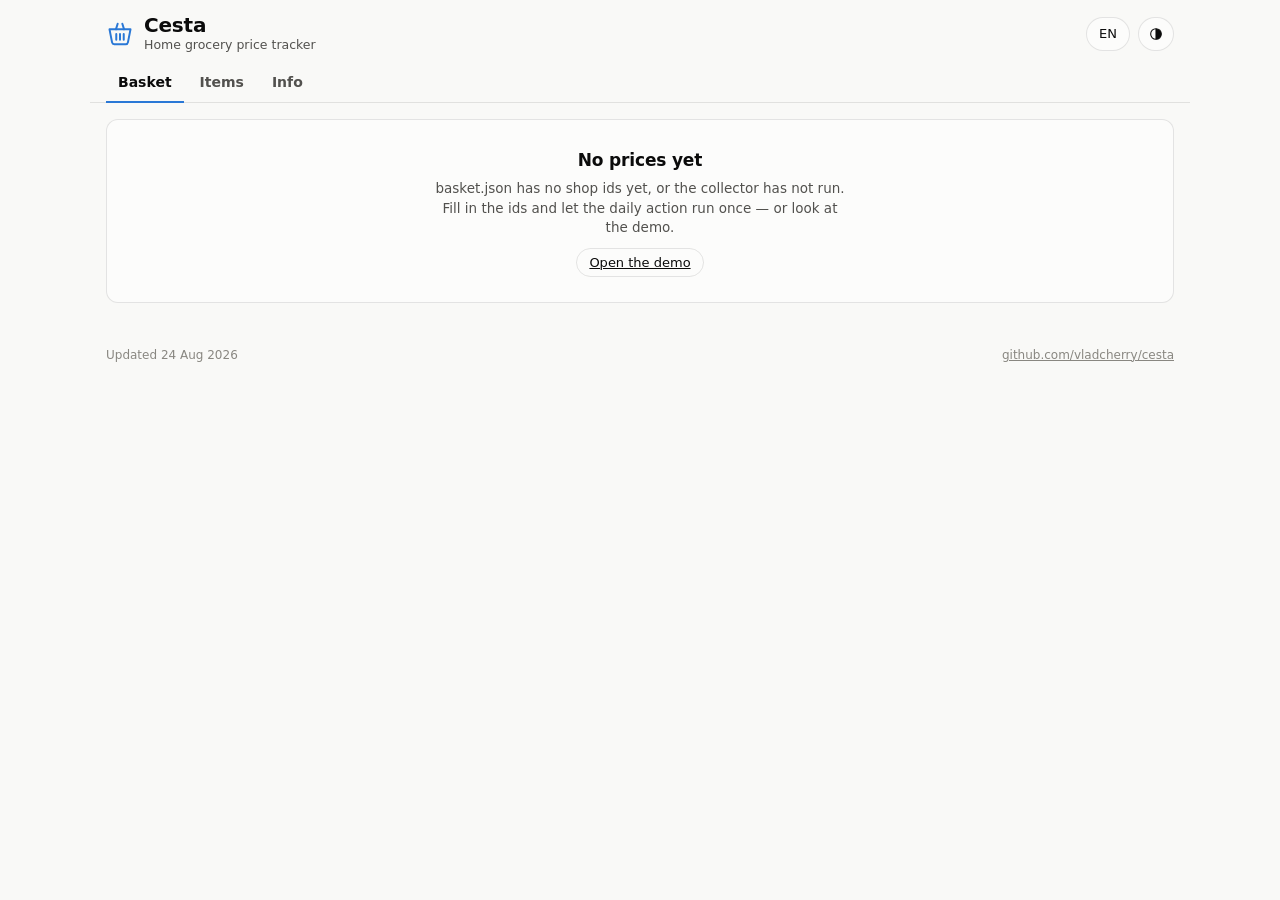
==== index.html @ 1ad99475 "Cesta: fixed-basket grocery price tracker as a PWA Tracks one hand-assembled basket of ~70 items acr" ====
<!doctype html>
<html lang="en" data-theme="">
<head>
<meta charset="utf-8">
<meta name="viewport" content="width=device-width, initial-scale=1, viewport-fit=cover">
<title>Cesta</title>
<meta name="description" content="Home grocery price tracker for a fixed basket across Spanish supermarkets.">
<meta name="color-scheme" content="light dark">
<meta name="theme-color" content="#f9f9f7" media="(prefers-color-scheme: light)">
<meta name="theme-color" content="#0d0d0d" media="(prefers-color-scheme: dark)">
<link rel="manifest" href="manifest.json">
<link rel="icon" href="icons/icon.svg" type="image/svg+xml">
<link rel="apple-touch-icon" href="icons/icon-192.png">
<meta name="apple-mobile-web-app-capable" content="yes">
<meta name="apple-mobile-web-app-title" content="Cesta">
<link rel="stylesheet" href="css/app.css">
</head>
<body>

<header class="topbar">
  <div class="brand">
    <svg class="mark" viewBox="0 0 24 24" aria-hidden="true" focusable="false">
      <path d="M3 8h18l-2.2 11.2a2 2 0 0 1-2 1.6H7.2a2 2 0 0 1-2-1.6L3 8Z"/>
      <path d="M8.5 8 10 3.2M15.5 8 14 3.2M8.8 12v5M12 12v5M15.2 12v5"/>
    </svg>
    <div class="brand-text">
      <h1>Cesta</h1>
      <p data-i18n="app.tagline"></p>
    </div>
  </div>
  <div class="actions">
    <button type="button" id="lang-btn" class="chip" data-i18n-title="common.language">EN</button>
    <button type="button" id="theme-btn" class="chip icon" data-i18n-title="common.themeToggle" aria-label="Theme">
      <svg viewBox="0 0 24 24" aria-hidden="true" focusable="false"><circle cx="12" cy="12" r="8"/><path d="M12 4v16"/><path d="M12 4a8 8 0 0 1 0 16z" class="fill"/></svg>
    </button>
  </div>
</header>

<nav class="tabs" role="tablist" aria-label="Views">
  <button type="button" role="tab" class="tab" data-view="basket" data-i18n="nav.basket" aria-selected="true"></button>
  <button type="button" role="tab" class="tab" data-view="items" data-i18n="nav.items" aria-selected="false"></button>
  <button type="button" role="tab" class="tab" data-view="info" data-i18n="nav.info" aria-selected="false"></button>
</nav>

<div id="banner" class="banner" hidden></div>

<main>
  <section id="view-basket" class="view" role="tabpanel"></section>
  <section id="view-items" class="view" role="tabpanel" hidden></section>
  <section id="view-info" class="view" role="tabpanel" hidden></section>
</main>

<div id="sheet" class="sheet" hidden role="dialog" aria-modal="true" aria-labelledby="sheet-title">
  <div class="sheet-inner">
    <div class="sheet-head">
      <div>
        <h2 id="sheet-title"></h2>
        <p id="sheet-sub" class="muted"></p>
      </div>
      <button type="button" id="sheet-close" class="chip" data-i18n="detail.close"></button>
    </div>
    <div id="sheet-body"></div>
  </div>
</div>

<footer class="foot">
  <span id="foot-updated"></span>
  <a href="https://github.com/vladcherry/cesta" rel="noopener">github.com/vladcherry/cesta</a>
</footer>

<script src="js/i18n.js"></script>
<script src="js/store.js"></script>
<script src="js/format.js"></script>
<script src="js/demo.js"></script>
<script src="js/data.js"></script>
<script src="js/charts.js"></script>
<script src="js/app.js"></script>
</body>
</html>
---- css/app.css ----
/* Cesta — one stylesheet, no framework.
   Colour tokens are defined once for light, redefined for dark under both the
   OS media query and the explicit [data-theme] stamp, so the toggle wins both
   ways. Store colours are the validated categorical slots 1-4. */

:root {
  color-scheme: light;

  --page: #f9f9f7;
  --surface-1: #fcfcfb;
  --surface-2: #f2f1ed;
  --text-primary: #0b0b0b;
  --text-secondary: #52514e;
  --muted: #898781;
  --grid: #e1e0d9;
  --baseline: #c3c2b7;
  --border: rgba(11, 11, 11, 0.1);
  --shadow: 0 1px 2px rgba(11, 11, 11, 0.06), 0 8px 24px rgba(11, 11, 11, 0.06);

  --good: #0ca30c;
  --success-text: #006300;
  --critical: #d03b3b;
  --warning: #fab219;

  --store-mercadona: #2a78d6;
  --store-lidl: #eb6834;
  --store-consum: #1baf7a;
  --store-aldi: #eda100;
  --store-other: #e87ba4;

  --radius: 12px;
  --font: system-ui, -apple-system, "Segoe UI", sans-serif;
}

@media (prefers-color-scheme: dark) {
  :root:where(:not([data-theme="light"])) {
    color-scheme: dark;
    --page: #0d0d0d;
    --surface-1: #1a1a19;
    --surface-2: #232322;
    --text-primary: #ffffff;
    --text-secondary: #c3c2b7;
    --muted: #898781;
    --grid: #2c2c2a;
    --baseline: #383835;
    --border: rgba(255, 255, 255, 0.1);
    --shadow: 0 1px 2px rgba(0, 0, 0, 0.5), 0 8px 24px rgba(0, 0, 0, 0.45);
    --success-text: #0ca30c;
    --store-mercadona: #3987e5;
    --store-lidl: #d95926;
    --store-consum: #199e70;
    --store-aldi: #c98500;
    --store-other: #d55181;
  }
}

:root[data-theme="dark"] {
  color-scheme: dark;
  --page: #0d0d0d;
  --surface-1: #1a1a19;
  --surface-2: #232322;
  --text-primary: #ffffff;
  --text-secondary: #c3c2b7;
  --muted: #898781;
  --grid: #2c2c2a;
  --baseline: #383835;
  --border: rgba(255, 255, 255, 0.1);
  --shadow: 0 1px 2px rgba(0, 0, 0, 0.5), 0 8px 24px rgba(0, 0, 0, 0.45);
  --success-text: #0ca30c;
  --store-mercadona: #3987e5;
  --store-lidl: #d95926;
  --store-consum: #199e70;
  --store-aldi: #c98500;
  --store-other: #d55181;
}

* { box-sizing: border-box; }

body {
  margin: 0;
  background: var(--page);
  color: var(--text-primary);
  font-family: var(--font);
  font-size: 15px;
  line-height: 1.45;
  -webkit-text-size-adjust: 100%;
  padding-bottom: env(safe-area-inset-bottom);
}

h1, h2, h3 { margin: 0; font-weight: 620; letter-spacing: -0.01em; }
p { margin: 0; }
a { color: inherit; }

/* --- top bar ------------------------------------------------------------ */

.topbar {
  display: flex;
  align-items: center;
  justify-content: space-between;
  gap: 12px;
  padding: 14px max(16px, env(safe-area-inset-left)) 10px;
  max-width: 1100px;
  margin: 0 auto;
}

.brand { display: flex; align-items: center; gap: 10px; min-width: 0; }
.brand-text h1 { font-size: 20px; line-height: 1.1; }
.brand-text p { font-size: 12.5px; color: var(--text-secondary); }

.mark {
  width: 28px; height: 28px; flex: none;
  fill: none; stroke: var(--store-mercadona); stroke-width: 1.7;
  stroke-linecap: round; stroke-linejoin: round;
}

.actions { display: flex; gap: 8px; flex: none; }

.chip {
  font: inherit;
  font-size: 13px;
  color: var(--text-primary);
  background: var(--surface-1);
  border: 1px solid var(--border);
  border-radius: 999px;
  padding: 6px 12px;
  cursor: pointer;
  min-height: 34px;
}
.chip:hover { background: var(--surface-2); }
.chip:focus-visible, .tab:focus-visible, select:focus-visible, input:focus-visible {
  outline: 2px solid var(--store-mercadona);
  outline-offset: 2px;
}
.chip.icon { padding: 6px 9px; display: inline-flex; align-items: center; }
.chip.icon svg { width: 16px; height: 16px; fill: none; stroke: currentColor; stroke-width: 1.6; }
.chip.icon svg .fill { fill: currentColor; stroke: none; }
.chip[aria-pressed="true"] { background: var(--text-primary); color: var(--page); border-color: var(--text-primary); }

/* --- tabs --------------------------------------------------------------- */

.tabs {
  display: flex;
  gap: 4px;
  padding: 0 max(16px, env(safe-area-inset-left));
  max-width: 1100px;
  margin: 0 auto 10px;
  border-bottom: 1px solid var(--border);
}
.tab {
  font: inherit;
  font-size: 14px;
  font-weight: 560;
  color: var(--text-secondary);
  background: none;
  border: 0;
  border-bottom: 2px solid transparent;
  padding: 8px 12px 9px;
  cursor: pointer;
  margin-bottom: -1px;
}
.tab[aria-selected="true"] { color: var(--text-primary); border-bottom-color: var(--store-mercadona); }

/* --- layout ------------------------------------------------------------- */

main, .banner, .foot {
  max-width: 1100px;
  margin: 0 auto;
  padding: 0 max(16px, env(safe-area-inset-left));
}
.view { padding: 6px 0 32px; display: grid; gap: 16px; }

.banner {
  margin-bottom: 10px;
  font-size: 13px;
  color: var(--text-secondary);
  display: flex;
  align-items: center;
  gap: 8px;
}
.banner .badge { flex: none; }

.card {
  background: var(--surface-1);
  border: 1px solid var(--border);
  border-radius: var(--radius);
  padding: 16px;
}
.card > h2 { font-size: 16px; margin-bottom: 2px; }
.card > .sub { font-size: 13px; color: var(--text-secondary); }

.muted { color: var(--text-secondary); font-size: 13px; }
.tiny { font-size: 12px; color: var(--muted); }

.badge {
  display: inline-flex;
  align-items: center;
  gap: 4px;
  font-size: 11.5px;
  font-weight: 600;
  padding: 2px 8px;
  border-radius: 999px;
  background: var(--surface-2);
  color: var(--text-secondary);
  border: 1px solid var(--border);
  white-space: nowrap;
}
.badge.good { color: var(--success-text); border-color: color-mix(in srgb, var(--good) 40%, transparent); }
.badge.warn { color: var(--text-primary); border-color: color-mix(in srgb, var(--warning) 60%, transparent); }

/* --- basket ranking ----------------------------------------------------- */

.ranking { display: grid; gap: 10px; }

.rank {
  display: grid;
  grid-template-columns: 4px 1fr auto;
  gap: 14px;
  align-items: center;
  background: var(--surface-1);
  border: 1px solid var(--border);
  border-radius: var(--radius);
  padding: 12px 16px 12px 0;
  overflow: hidden;
}
.rank .stripe { align-self: stretch; background: var(--store-color, var(--muted)); }
.rank.best { border-color: color-mix(in srgb, var(--good) 45%, var(--border)); }
.rank .name { display: flex; align-items: center; gap: 8px; flex-wrap: wrap; font-weight: 600; }
.rank .meta { font-size: 12.5px; color: var(--text-secondary); margin-top: 2px; }
.rank .amount { text-align: right; }
.rank .amount b { font-size: 22px; font-weight: 640; letter-spacing: -0.02em; }
.rank .amount .full { display: block; font-size: 11.5px; color: var(--muted); }
.rank.empty .amount b { color: var(--muted); font-size: 16px; }

/* --- items table -------------------------------------------------------- */

.toolbar { display: flex; flex-wrap: wrap; gap: 8px; align-items: center; }
.toolbar input[type="search"], .toolbar select, .field select {
  font: inherit;
  font-size: 13.5px;
  color: var(--text-primary);
  background: var(--surface-1);
  border: 1px solid var(--border);
  border-radius: 8px;
  padding: 7px 10px;
  min-height: 34px;
}
.toolbar input[type="search"] { flex: 1 1 180px; min-width: 140px; }

.table-wrap {
  overflow-x: auto;
  border: 1px solid var(--border);
  border-radius: var(--radius);
  background: var(--surface-1);
}
table { border-collapse: separate; border-spacing: 0; width: 100%; font-size: 13.5px; }
th, td { text-align: left; padding: 9px 12px; border-bottom: 1px solid var(--grid); vertical-align: top; }
thead th {
  position: sticky; top: 0; z-index: 2;
  background: var(--surface-1);
  font-size: 12px; font-weight: 600; color: var(--text-secondary);
  text-transform: uppercase; letter-spacing: 0.04em;
  border-bottom: 1px solid var(--baseline);
  white-space: nowrap;
}
thead th .swatch { margin-right: 6px; }
tbody tr:last-child td { border-bottom: 0; }
tbody tr:hover td { background: var(--surface-2); }
tbody tr { cursor: pointer; }

.col-item { position: sticky; left: 0; z-index: 1; background: var(--surface-1); min-width: 168px; }
thead .col-item { z-index: 3; }
tbody tr:hover .col-item { background: var(--surface-2); }
.col-item .name { font-weight: 560; }
.col-store { min-width: 148px; }

.swatch { display: inline-block; width: 8px; height: 8px; border-radius: 2px; background: var(--store-color, var(--muted)); }

.cell { display: grid; grid-template-columns: 1fr auto; gap: 2px 8px; align-items: center; }
.cell .price { font-variant-numeric: tabular-nums; font-weight: 600; }
.cell .price .per { font-weight: 400; color: var(--text-secondary); font-size: 12px; }
.cell .alt { grid-column: 1; font-size: 11.5px; color: var(--muted); font-variant-numeric: tabular-nums; }
.cell .spark { grid-column: 2; grid-row: 1 / span 3; align-self: center; color: var(--store-color, var(--muted)); }
.cell.na { color: var(--muted); font-size: 12px; }

.cell.best .price { color: var(--text-primary); }
.mark-best {
  display: inline-flex; align-items: center; gap: 3px;
  font-size: 11px; font-weight: 650; color: var(--success-text);
}

.delta { font-size: 11.5px; font-variant-numeric: tabular-nums; color: var(--muted); }
.delta.up { color: var(--critical); }
.delta.down { color: var(--success-text); }

/* --- charts ------------------------------------------------------------- */

.chart-box { position: relative; margin-top: 10px; }
.chart { display: block; width: 100%; overflow: visible; }
.chart .grid { stroke: var(--grid); stroke-width: 1; }
.chart .baseline { stroke: var(--baseline); stroke-width: 1; }
.chart .axis { fill: var(--muted); font-size: 11px; font-family: var(--font); font-variant-numeric: tabular-nums; }
.chart .series-label { fill: var(--text-secondary); font-size: 11.5px; font-family: var(--font); }
.chart .crosshair { stroke: var(--baseline); stroke-width: 1; stroke-dasharray: 3 3; }

.tooltip {
  position: absolute;
  pointer-events: none;
  background: var(--surface-1);
  border: 1px solid var(--border);
  border-radius: 8px;
  box-shadow: var(--shadow);
  padding: 8px 10px;
  font-size: 12.5px;
  min-width: 132px;
}
.tt-date { color: var(--muted); margin-bottom: 4px; }
.tt-row { display: flex; align-items: center; gap: 6px; }
.tt-name { color: var(--text-secondary); margin-right: auto; }
.tt-value { font-variant-numeric: tabular-nums; font-weight: 600; }
.dot { width: 8px; height: 8px; border-radius: 999px; flex: none; }

.legend { display: flex; flex-wrap: wrap; gap: 4px 14px; margin-top: 8px; font-size: 12.5px; color: var(--text-secondary); }
.legend span { display: inline-flex; align-items: center; gap: 6px; }

.range { display: flex; gap: 6px; flex-wrap: wrap; }
.range .chip { padding: 4px 10px; font-size: 12.5px; min-height: 28px; }

/* --- detail sheet ------------------------------------------------------- */

.sheet {
  position: fixed;
  inset: 0;
  background: color-mix(in srgb, var(--page) 72%, transparent);
  backdrop-filter: blur(3px);
  display: flex;
  align-items: flex-end;
  justify-content: center;
  z-index: 20;
}
/* `display:flex` would otherwise beat the hidden attribute and leave an
   invisible sheet swallowing every click. */
.sheet[hidden] { display: none; }
[hidden] { display: none !important; }
.sheet-inner {
  background: var(--surface-1);
  border: 1px solid var(--border);
  border-radius: var(--radius) var(--radius) 0 0;
  box-shadow: var(--shadow);
  width: min(760px, 100%);
  max-height: 92vh;
  overflow-y: auto;
  padding: 16px max(16px, env(safe-area-inset-left)) calc(20px + env(safe-area-inset-bottom));
}
@media (min-width: 720px) {
  .sheet { align-items: center; padding: 24px; }
  .sheet-inner { border-radius: var(--radius); }
}
.sheet-head { display: flex; justify-content: space-between; align-items: flex-start; gap: 12px; margin-bottom: 12px; }
.sheet-head h2 { font-size: 17px; }

.stats { display: grid; grid-template-columns: repeat(auto-fit, minmax(120px, 1fr)); gap: 8px; margin-top: 14px; }
.stat { background: var(--surface-2); border-radius: 10px; padding: 10px 12px; }
.stat .label { font-size: 11.5px; color: var(--text-secondary); display: flex; align-items: center; gap: 6px; }
.stat .value { font-size: 16px; font-weight: 620; font-variant-numeric: tabular-nums; margin-top: 2px; }
.stat .range-text { font-size: 11.5px; color: var(--muted); font-variant-numeric: tabular-nums; }

/* --- info --------------------------------------------------------------- */

.field { display: flex; align-items: center; justify-content: space-between; gap: 12px; padding: 9px 0; border-bottom: 1px solid var(--grid); }
.field:last-child { border-bottom: 0; }
.field .label { font-size: 13.5px; }
.field .hint { font-size: 12px; color: var(--muted); max-width: 46ch; }

.store-list { display: grid; gap: 8px; margin-top: 10px; }
.store-row { display: flex; align-items: center; gap: 8px; font-size: 13.5px; }
.store-row .swatch { width: 10px; height: 10px; }
.store-row .grow { margin-right: auto; }

.foot {
  display: flex;
  justify-content: space-between;
  gap: 12px;
  font-size: 12px;
  color: var(--muted);
  padding-top: 12px;
  padding-bottom: 24px;
}

.empty { text-align: center; padding: 28px 16px; }
.empty h2 { font-size: 17px; margin-bottom: 6px; }
.empty p { color: var(--text-secondary); font-size: 13.5px; max-width: 48ch; margin: 0 auto 14px; }

@media (prefers-reduced-motion: no-preference) {
  .sheet { animation: fade 120ms ease-out; }
  @keyframes fade { from { opacity: 0; } to { opacity: 1; } }
}
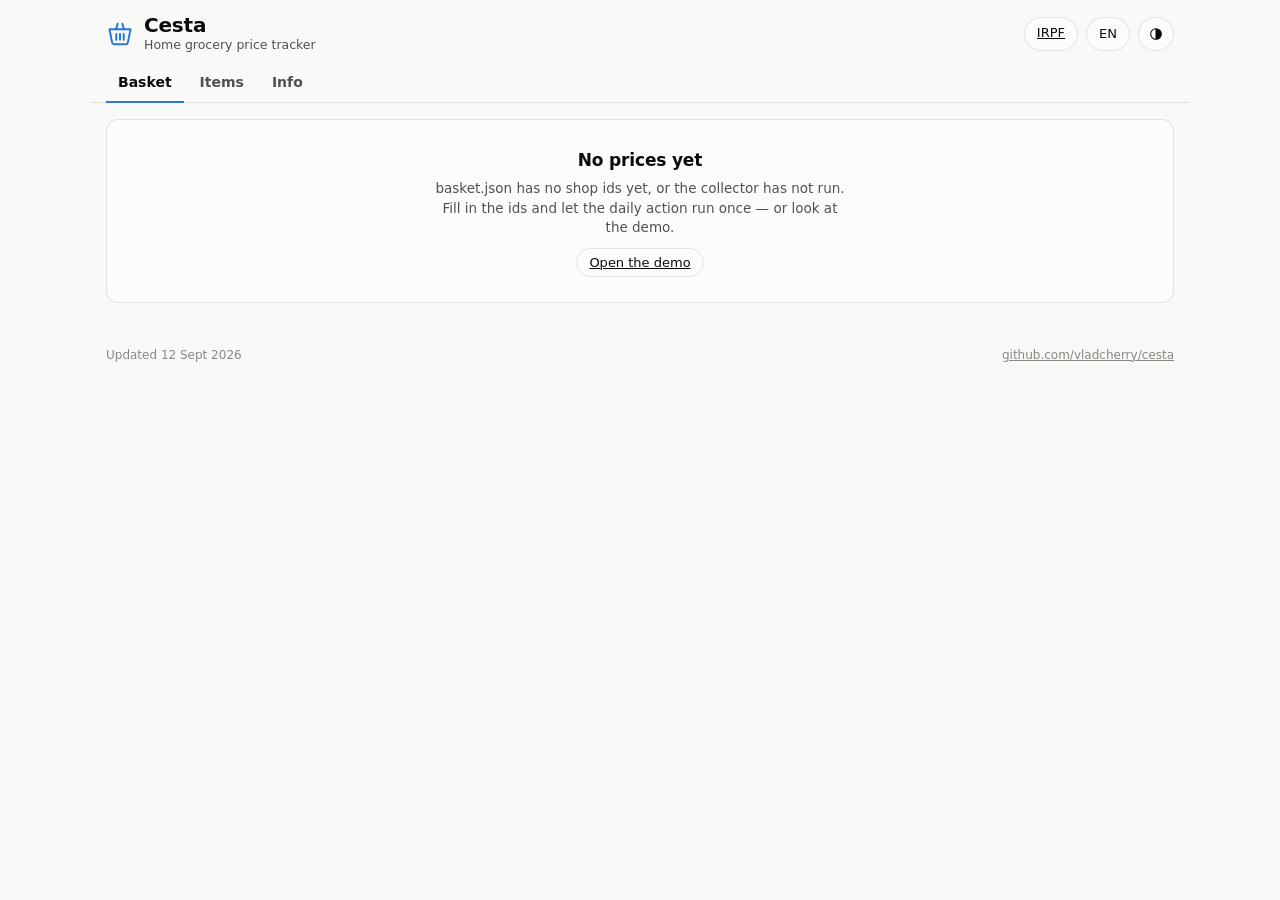
==== commit 1f38d9d2: "IRPF: dashboard for what one more euro of income is worth Adds irpf.html next to the basket app: the" ====
--- a/index.html
+++ b/index.html
@@ -29,6 +29,7 @@
     </div>
   </div>
   <div class="actions">
+    <a class="chip" href="irpf.html" title="IRPF">IRPF</a>
     <button type="button" id="lang-btn" class="chip" data-i18n-title="common.language">EN</button>
     <button type="button" id="theme-btn" class="chip icon" data-i18n-title="common.themeToggle" aria-label="Theme">
       <svg viewBox="0 0 24 24" aria-hidden="true" focusable="false"><circle cx="12" cy="12" r="8"/><path d="M12 4v16"/><path d="M12 4a8 8 0 0 1 0 16z" class="fill"/></svg>
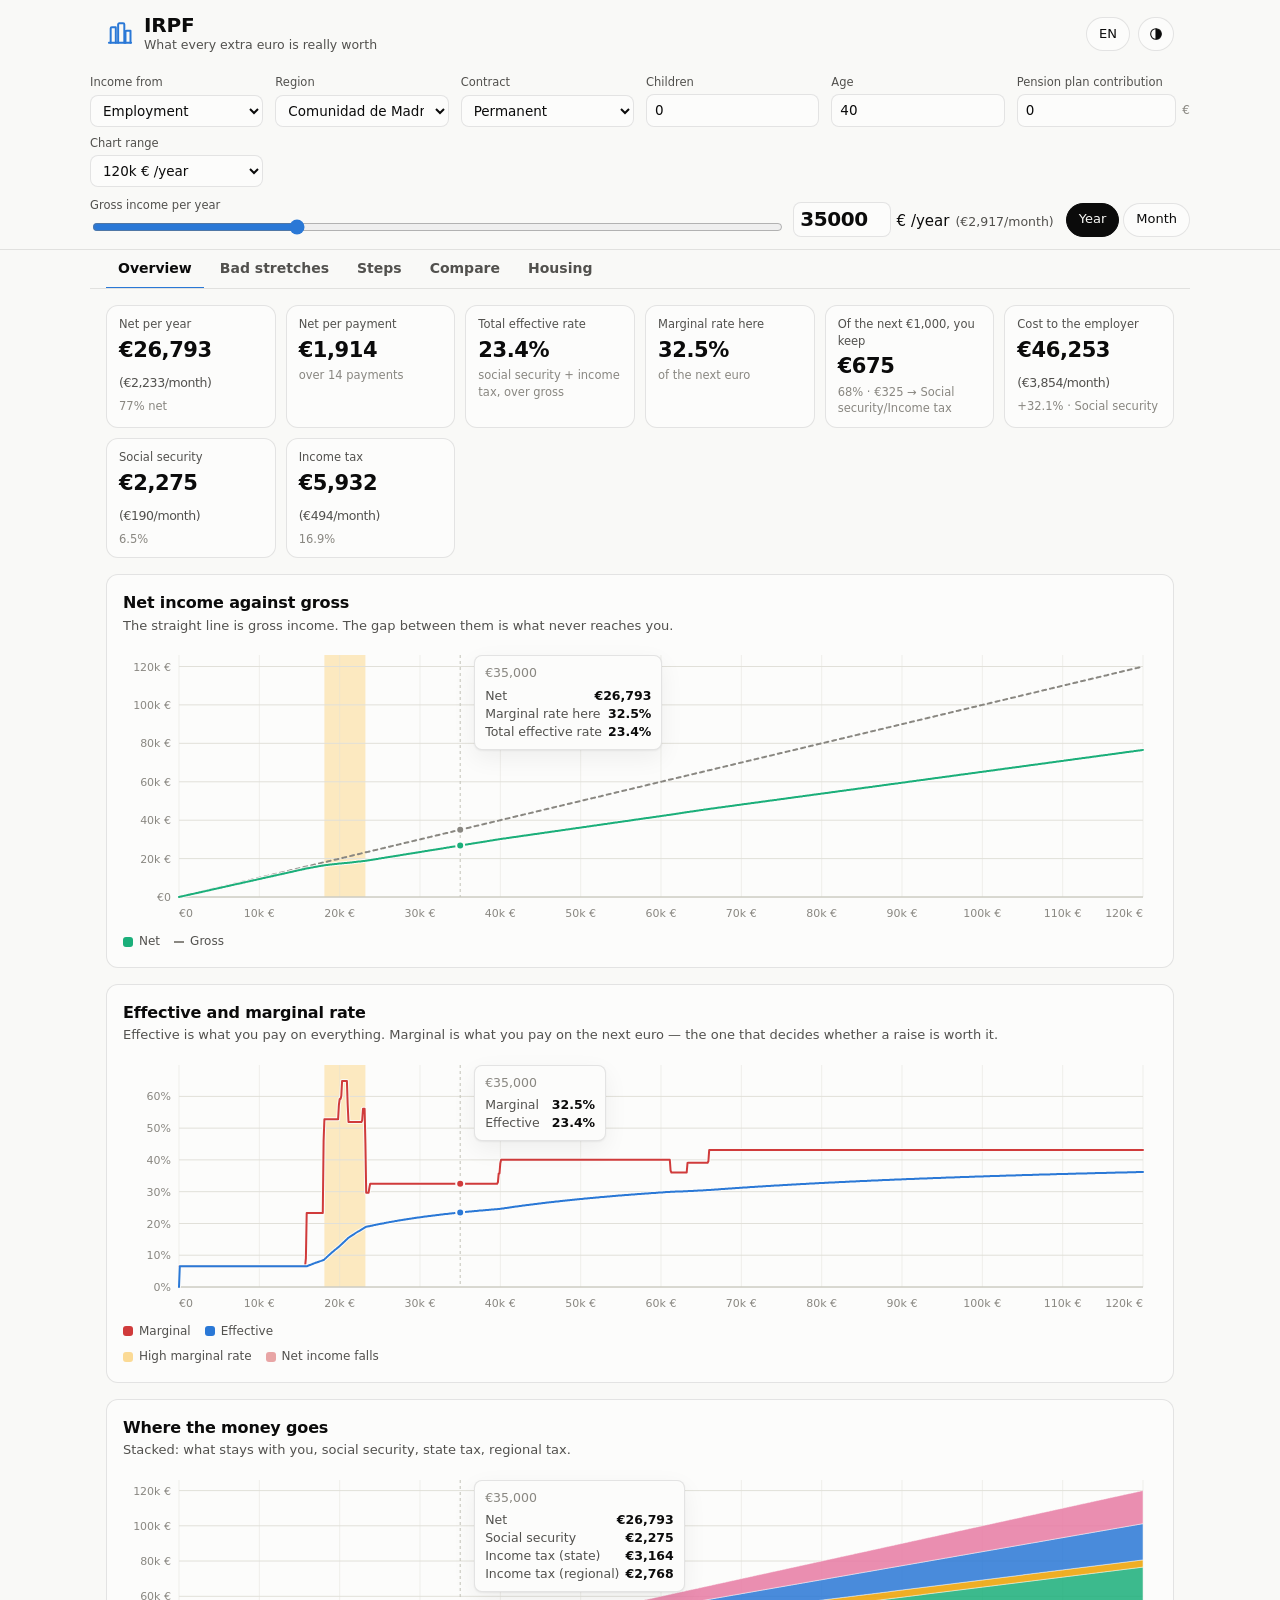
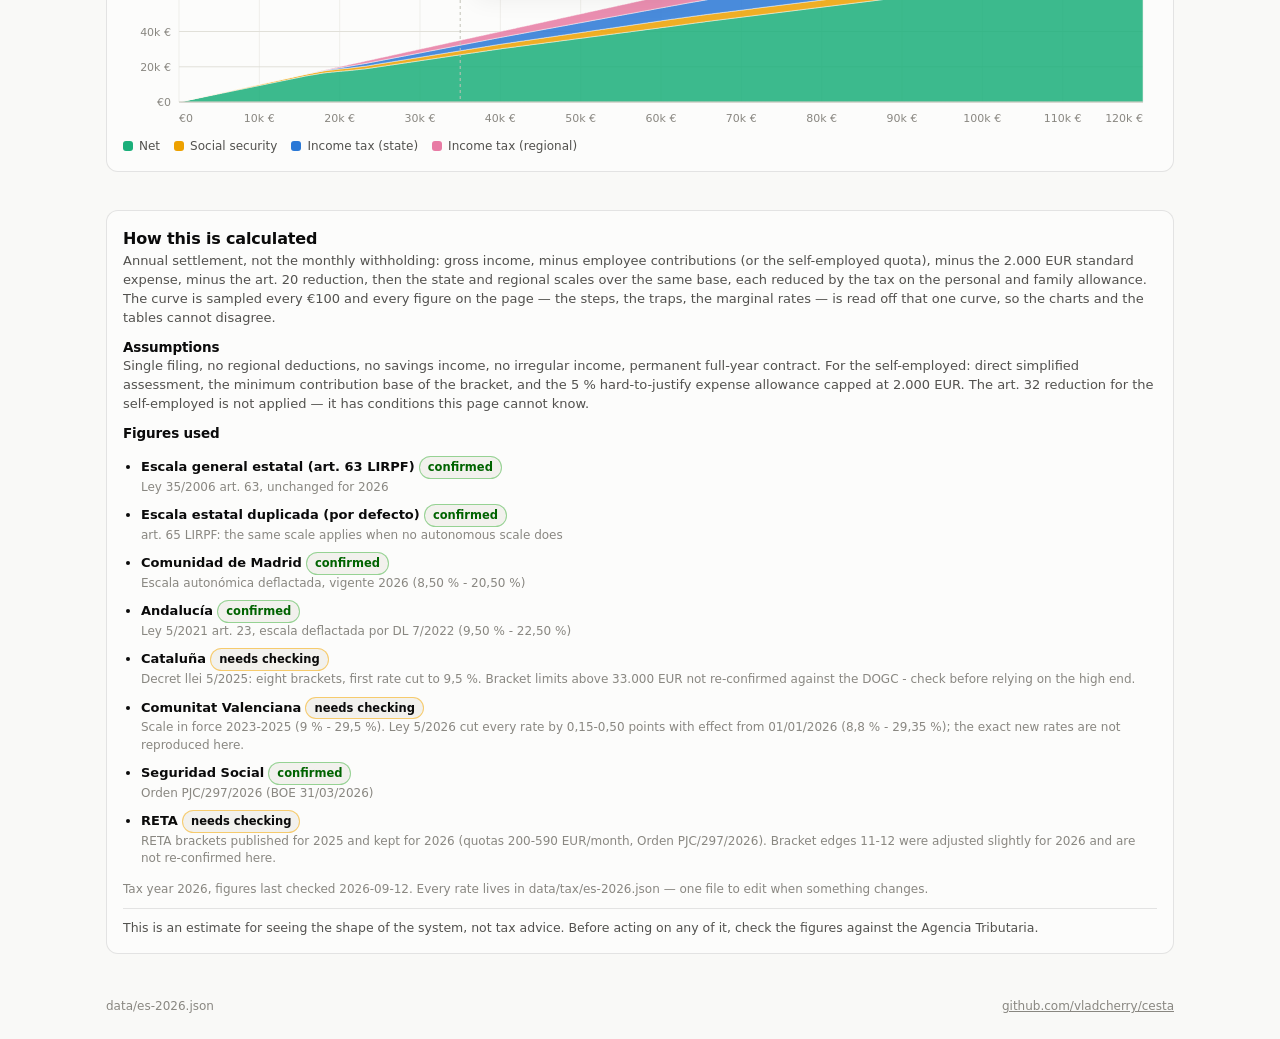
==== commit a7fcd044: "Make the IRPF dashboard the app, and drop the basket The tax dashboard outgrew being a second page i" ====
--- a/index.html
+++ b/index.html
@@ -3,16 +3,16 @@
 <head>
 <meta charset="utf-8">
 <meta name="viewport" content="width=device-width, initial-scale=1, viewport-fit=cover">
-<title>Cesta</title>
-<meta name="description" content="Home grocery price tracker for a fixed basket across Spanish supermarkets.">
+<title>IRPF</title>
+<meta name="description" content="Spanish income tax by gross income: effective and marginal rates, the steps, and the stretches where earning more is barely worth it.">
 <meta name="color-scheme" content="light dark">
 <meta name="theme-color" content="#f9f9f7" media="(prefers-color-scheme: light)">
 <meta name="theme-color" content="#0d0d0d" media="(prefers-color-scheme: dark)">
-<link rel="manifest" href="manifest.json">
 <link rel="icon" href="icons/icon.svg" type="image/svg+xml">
 <link rel="apple-touch-icon" href="icons/icon-192.png">
 <meta name="apple-mobile-web-app-capable" content="yes">
-<meta name="apple-mobile-web-app-title" content="Cesta">
+<meta name="apple-mobile-web-app-title" content="IRPF">
+<link rel="manifest" href="manifest.json">
 <link rel="stylesheet" href="css/app.css">
 </head>
 <body>
@@ -20,16 +20,15 @@
 <header class="topbar">
   <div class="brand">
     <svg class="mark" viewBox="0 0 24 24" aria-hidden="true" focusable="false">
-      <path d="M3 8h18l-2.2 11.2a2 2 0 0 1-2 1.6H7.2a2 2 0 0 1-2-1.6L3 8Z"/>
-      <path d="M8.5 8 10 3.2M15.5 8 14 3.2M8.8 12v5M12 12v5M15.2 12v5"/>
+      <path d="M4 19.5V7.2a1 1 0 0 1 1-1h3.4v13.3M10.4 19.5V3.8a1 1 0 0 1 1-1h3.3a1 1 0 0 1 1 1v15.7M16.7 19.5v-9.2a1 1 0 0 1 1-1H21v10.2"/>
+      <path d="M2.5 19.5h19"/>
     </svg>
     <div class="brand-text">
-      <h1>Cesta</h1>
-      <p data-i18n="app.tagline"></p>
+      <h1 data-i18n="tax.title">IRPF</h1>
+      <p data-i18n="tax.tagline"></p>
     </div>
   </div>
   <div class="actions">
-    <a class="chip" href="irpf.html" title="IRPF">IRPF</a>
     <button type="button" id="lang-btn" class="chip" data-i18n-title="common.language">EN</button>
     <button type="button" id="theme-btn" class="chip icon" data-i18n-title="common.themeToggle" aria-label="Theme">
       <svg viewBox="0 0 24 24" aria-hidden="true" focusable="false"><circle cx="12" cy="12" r="8"/><path d="M12 4v16"/><path d="M12 4a8 8 0 0 1 0 16z" class="fill"/></svg>
@@ -37,44 +36,41 @@
   </div>
 </header>
 
+<div class="controls">
+  <div id="panel" class="panel"></div>
+  <div id="cursor" class="cursor"></div>
+</div>
+
 <nav class="tabs" role="tablist" aria-label="Views">
-  <button type="button" role="tab" class="tab" data-view="basket" data-i18n="nav.basket" aria-selected="true"></button>
-  <button type="button" role="tab" class="tab" data-view="items" data-i18n="nav.items" aria-selected="false"></button>
-  <button type="button" role="tab" class="tab" data-view="info" data-i18n="nav.info" aria-selected="false"></button>
+  <button type="button" role="tab" class="tab" data-view="overview" aria-selected="true"></button>
+  <button type="button" role="tab" class="tab" data-view="zones" aria-selected="false"></button>
+  <button type="button" role="tab" class="tab" data-view="steps" aria-selected="false"></button>
+  <button type="button" role="tab" class="tab" data-view="compare" aria-selected="false"></button>
+  <button type="button" role="tab" class="tab" data-view="housing" aria-selected="false"></button>
 </nav>
 
-<div id="banner" class="banner" hidden></div>
-
 <main>
-  <section id="view-basket" class="view" role="tabpanel"></section>
-  <section id="view-items" class="view" role="tabpanel" hidden></section>
-  <section id="view-info" class="view" role="tabpanel" hidden></section>
+  <section id="view" class="view" role="tabpanel"></section>
+  <section id="about" class="view about"></section>
 </main>
 
-<div id="sheet" class="sheet" hidden role="dialog" aria-modal="true" aria-labelledby="sheet-title">
-  <div class="sheet-inner">
-    <div class="sheet-head">
-      <div>
-        <h2 id="sheet-title"></h2>
-        <p id="sheet-sub" class="muted"></p>
-      </div>
-      <button type="button" id="sheet-close" class="chip" data-i18n="detail.close"></button>
-    </div>
-    <div id="sheet-body"></div>
-  </div>
-</div>
-
 <footer class="foot">
-  <span id="foot-updated"></span>
+  <span>data/es-2026.json</span>
   <a href="https://github.com/vladcherry/cesta" rel="noopener">github.com/vladcherry/cesta</a>
 </footer>
 
 <script src="js/i18n.js"></script>
-<script src="js/store.js"></script>
-<script src="js/format.js"></script>
-<script src="js/demo.js"></script>
-<script src="js/data.js"></script>
+<script src="js/engine.js"></script>
+<script src="js/analysis.js"></script>
 <script src="js/charts.js"></script>
 <script src="js/app.js"></script>
+<script>
+  // Progressive: the page works without it, the worker only makes it open offline.
+  if ('serviceWorker' in navigator) {
+    window.addEventListener('load', function () {
+      navigator.serviceWorker.register('sw.js').catch(function () {});
+    });
+  }
+</script>
 </body>
 </html>
--- a/css/app.css
+++ b/css/app.css
@@ -1,7 +1,7 @@
-/* Cesta — one stylesheet, no framework.
+/* IRPF — one stylesheet, no framework.
    Colour tokens are defined once for light, redefined for dark under both the
    OS media query and the explicit [data-theme] stamp, so the toggle wins both
-   ways. Store colours are the validated categorical slots 1-4. */
+   ways. The series colours are the validated categorical slots 1-5. */
 
 :root {
   color-scheme: light;
@@ -22,11 +22,11 @@
   --critical: #d03b3b;
   --warning: #fab219;
 
-  --store-mercadona: #2a78d6;
-  --store-lidl: #eb6834;
-  --store-consum: #1baf7a;
-  --store-aldi: #eda100;
-  --store-other: #e87ba4;
+  --series-1: #2a78d6;
+  --series-2: #eb6834;
+  --series-3: #1baf7a;
+  --series-4: #eda100;
+  --series-5: #e87ba4;
 
   --radius: 12px;
   --font: system-ui, -apple-system, "Segoe UI", sans-serif;
@@ -46,11 +46,11 @@
     --border: rgba(255, 255, 255, 0.1);
     --shadow: 0 1px 2px rgba(0, 0, 0, 0.5), 0 8px 24px rgba(0, 0, 0, 0.45);
     --success-text: #0ca30c;
-    --store-mercadona: #3987e5;
-    --store-lidl: #d95926;
-    --store-consum: #199e70;
-    --store-aldi: #c98500;
-    --store-other: #d55181;
+    --series-1: #3987e5;
+    --series-2: #d95926;
+    --series-3: #199e70;
+    --series-4: #c98500;
+    --series-5: #d55181;
   }
 }
 
@@ -67,11 +67,11 @@
   --border: rgba(255, 255, 255, 0.1);
   --shadow: 0 1px 2px rgba(0, 0, 0, 0.5), 0 8px 24px rgba(0, 0, 0, 0.45);
   --success-text: #0ca30c;
-  --store-mercadona: #3987e5;
-  --store-lidl: #d95926;
-  --store-consum: #199e70;
-  --store-aldi: #c98500;
-  --store-other: #d55181;
+  --series-1: #3987e5;
+  --series-2: #d95926;
+  --series-3: #199e70;
+  --series-4: #c98500;
+  --series-5: #d55181;
 }
 
 * { box-sizing: border-box; }
@@ -109,7 +109,7 @@
 
 .mark {
   width: 28px; height: 28px; flex: none;
-  fill: none; stroke: var(--store-mercadona); stroke-width: 1.7;
+  fill: none; stroke: var(--series-1); stroke-width: 1.7;
   stroke-linecap: round; stroke-linejoin: round;
 }
 
@@ -128,7 +128,7 @@
 }
 .chip:hover { background: var(--surface-2); }
 .chip:focus-visible, .tab:focus-visible, select:focus-visible, input:focus-visible {
-  outline: 2px solid var(--store-mercadona);
+  outline: 2px solid var(--series-1);
   outline-offset: 2px;
 }
 .chip.icon { padding: 6px 9px; display: inline-flex; align-items: center; }
@@ -158,26 +158,16 @@
   cursor: pointer;
   margin-bottom: -1px;
 }
-.tab[aria-selected="true"] { color: var(--text-primary); border-bottom-color: var(--store-mercadona); }
+.tab[aria-selected="true"] { color: var(--text-primary); border-bottom-color: var(--series-1); }
 
 /* --- layout ------------------------------------------------------------- */
 
-main, .banner, .foot {
+main, .foot {
   max-width: 1100px;
   margin: 0 auto;
   padding: 0 max(16px, env(safe-area-inset-left));
 }
 .view { padding: 6px 0 32px; display: grid; gap: 16px; }
-
-.banner {
-  margin-bottom: 10px;
-  font-size: 13px;
-  color: var(--text-secondary);
-  display: flex;
-  align-items: center;
-  gap: 8px;
-}
-.banner .badge { flex: none; }
 
 .card {
   background: var(--surface-1);
@@ -207,44 +197,7 @@
 .badge.good { color: var(--success-text); border-color: color-mix(in srgb, var(--good) 40%, transparent); }
 .badge.warn { color: var(--text-primary); border-color: color-mix(in srgb, var(--warning) 60%, transparent); }
 
-/* --- basket ranking ----------------------------------------------------- */
-
-.ranking { display: grid; gap: 10px; }
-
-.rank {
-  display: grid;
-  grid-template-columns: 4px 1fr auto;
-  gap: 14px;
-  align-items: center;
-  background: var(--surface-1);
-  border: 1px solid var(--border);
-  border-radius: var(--radius);
-  padding: 12px 16px 12px 0;
-  overflow: hidden;
-}
-.rank .stripe { align-self: stretch; background: var(--store-color, var(--muted)); }
-.rank.best { border-color: color-mix(in srgb, var(--good) 45%, var(--border)); }
-.rank .name { display: flex; align-items: center; gap: 8px; flex-wrap: wrap; font-weight: 600; }
-.rank .meta { font-size: 12.5px; color: var(--text-secondary); margin-top: 2px; }
-.rank .amount { text-align: right; }
-.rank .amount b { font-size: 22px; font-weight: 640; letter-spacing: -0.02em; }
-.rank .amount .full { display: block; font-size: 11.5px; color: var(--muted); }
-.rank.empty .amount b { color: var(--muted); font-size: 16px; }
-
-/* --- items table -------------------------------------------------------- */
-
-.toolbar { display: flex; flex-wrap: wrap; gap: 8px; align-items: center; }
-.toolbar input[type="search"], .toolbar select, .field select {
-  font: inherit;
-  font-size: 13.5px;
-  color: var(--text-primary);
-  background: var(--surface-1);
-  border: 1px solid var(--border);
-  border-radius: 8px;
-  padding: 7px 10px;
-  min-height: 34px;
-}
-.toolbar input[type="search"] { flex: 1 1 180px; min-width: 140px; }
+/* --- tables ------------------------------------------------------------- */
 
 .table-wrap {
   overflow-x: auto;
@@ -258,39 +211,8 @@
   position: sticky; top: 0; z-index: 2;
   background: var(--surface-1);
   font-size: 12px; font-weight: 600; color: var(--text-secondary);
-  text-transform: uppercase; letter-spacing: 0.04em;
-  border-bottom: 1px solid var(--baseline);
-  white-space: nowrap;
-}
-thead th .swatch { margin-right: 6px; }
-tbody tr:last-child td { border-bottom: 0; }
-tbody tr:hover td { background: var(--surface-2); }
-tbody tr { cursor: pointer; }
-
-.col-item { position: sticky; left: 0; z-index: 1; background: var(--surface-1); min-width: 168px; }
-thead .col-item { z-index: 3; }
-tbody tr:hover .col-item { background: var(--surface-2); }
-.col-item .name { font-weight: 560; }
-.col-store { min-width: 148px; }
-
-.swatch { display: inline-block; width: 8px; height: 8px; border-radius: 2px; background: var(--store-color, var(--muted)); }
-
-.cell { display: grid; grid-template-columns: 1fr auto; gap: 2px 8px; align-items: center; }
-.cell .price { font-variant-numeric: tabular-nums; font-weight: 600; }
-.cell .price .per { font-weight: 400; color: var(--text-secondary); font-size: 12px; }
-.cell .alt { grid-column: 1; font-size: 11.5px; color: var(--muted); font-variant-numeric: tabular-nums; }
-.cell .spark { grid-column: 2; grid-row: 1 / span 3; align-self: center; color: var(--store-color, var(--muted)); }
-.cell.na { color: var(--muted); font-size: 12px; }
-
-.cell.best .price { color: var(--text-primary); }
-.mark-best {
-  display: inline-flex; align-items: center; gap: 3px;
-  font-size: 11px; font-weight: 650; color: var(--success-text);
-}
-
-.delta { font-size: 11.5px; font-variant-numeric: tabular-nums; color: var(--muted); }
-.delta.up { color: var(--critical); }
-.delta.down { color: var(--success-text); }
+}
+[hidden] { display: none !important; }
 
 /* --- charts ------------------------------------------------------------- */
 
@@ -319,62 +241,7 @@
 .tt-value { font-variant-numeric: tabular-nums; font-weight: 600; }
 .dot { width: 8px; height: 8px; border-radius: 999px; flex: none; }
 
-.legend { display: flex; flex-wrap: wrap; gap: 4px 14px; margin-top: 8px; font-size: 12.5px; color: var(--text-secondary); }
-.legend span { display: inline-flex; align-items: center; gap: 6px; }
-
-.range { display: flex; gap: 6px; flex-wrap: wrap; }
-.range .chip { padding: 4px 10px; font-size: 12.5px; min-height: 28px; }
-
-/* --- detail sheet ------------------------------------------------------- */
-
-.sheet {
-  position: fixed;
-  inset: 0;
-  background: color-mix(in srgb, var(--page) 72%, transparent);
-  backdrop-filter: blur(3px);
-  display: flex;
-  align-items: flex-end;
-  justify-content: center;
-  z-index: 20;
-}
-/* `display:flex` would otherwise beat the hidden attribute and leave an
-   invisible sheet swallowing every click. */
-.sheet[hidden] { display: none; }
-[hidden] { display: none !important; }
-.sheet-inner {
-  background: var(--surface-1);
-  border: 1px solid var(--border);
-  border-radius: var(--radius) var(--radius) 0 0;
-  box-shadow: var(--shadow);
-  width: min(760px, 100%);
-  max-height: 92vh;
-  overflow-y: auto;
-  padding: 16px max(16px, env(safe-area-inset-left)) calc(20px + env(safe-area-inset-bottom));
-}
-@media (min-width: 720px) {
-  .sheet { align-items: center; padding: 24px; }
-  .sheet-inner { border-radius: var(--radius); }
-}
-.sheet-head { display: flex; justify-content: space-between; align-items: flex-start; gap: 12px; margin-bottom: 12px; }
-.sheet-head h2 { font-size: 17px; }
-
-.stats { display: grid; grid-template-columns: repeat(auto-fit, minmax(120px, 1fr)); gap: 8px; margin-top: 14px; }
-.stat { background: var(--surface-2); border-radius: 10px; padding: 10px 12px; }
-.stat .label { font-size: 11.5px; color: var(--text-secondary); display: flex; align-items: center; gap: 6px; }
-.stat .value { font-size: 16px; font-weight: 620; font-variant-numeric: tabular-nums; margin-top: 2px; }
-.stat .range-text { font-size: 11.5px; color: var(--muted); font-variant-numeric: tabular-nums; }
-
-/* --- info --------------------------------------------------------------- */
-
-.field { display: flex; align-items: center; justify-content: space-between; gap: 12px; padding: 9px 0; border-bottom: 1px solid var(--grid); }
-.field:last-child { border-bottom: 0; }
-.field .label { font-size: 13.5px; }
-.field .hint { font-size: 12px; color: var(--muted); max-width: 46ch; }
-
-.store-list { display: grid; gap: 8px; margin-top: 10px; }
-.store-row { display: flex; align-items: center; gap: 8px; font-size: 13.5px; }
-.store-row .swatch { width: 10px; height: 10px; }
-.store-row .grow { margin-right: auto; }
+/* --- footer ------------------------------------------------------------- */
 
 .foot {
   display: flex;
@@ -386,11 +253,194 @@
   padding-bottom: 24px;
 }
 
-.empty { text-align: center; padding: 28px 16px; }
-.empty h2 { font-size: 17px; margin-bottom: 6px; }
-.empty p { color: var(--text-secondary); font-size: 13.5px; max-width: 48ch; margin: 0 auto 14px; }
-
-@media (prefers-reduced-motion: no-preference) {
-  .sheet { animation: fade 120ms ease-out; }
-  @keyframes fade { from { opacity: 0; } to { opacity: 1; } }
-}
+.controls {
+  position: sticky;
+  top: 0;
+  z-index: 3;
+  background: color-mix(in srgb, var(--page) 92%, transparent);
+  backdrop-filter: blur(8px);
+  border-bottom: 1px solid var(--border);
+  padding: 10px max(16px, env(safe-area-inset-left)) 12px;
+}
+
+/* The bar spans the window; its contents line up with main. */
+.controls > * { max-width: 1100px; margin: 0 auto; }
+
+.panel {
+  display: grid;
+  margin-bottom: 10px;
+  grid-template-columns: repeat(auto-fit, minmax(150px, 1fr));
+  gap: 8px 12px;
+}
+
+.field { display: grid; gap: 3px; min-width: 0; }
+.field-label { font-size: 11.5px; color: var(--text-secondary); }
+.field-note { font-size: 11px; color: var(--muted); }
+.field select,
+.field input[type="number"] {
+  font: inherit;
+  font-size: 13.5px;
+  padding: 6px 8px;
+  color: var(--text-primary);
+  background: var(--surface-1);
+  border: 1px solid var(--border);
+  border-radius: 8px;
+  min-width: 0;
+  width: 100%;
+}
+.field .unit { font-size: 12px; color: var(--muted); }
+.field.inline { grid-template-columns: 1fr auto; align-items: center; }
+.field-input { display: flex; align-items: center; gap: 6px; }
+.field-input input { flex: 1 1 auto; }
+
+.chip.small { padding: 2px 8px; font-size: 12px; }
+
+.cursor-row { display: flex; gap: 12px; align-items: end; flex-wrap: wrap; }
+.cursor-row .grow { flex: 1 1 240px; order: -1; }
+.cursor-value { display: flex; align-items: baseline; gap: 6px; flex: none; }
+#panel-toggle { display: none; flex: none; }
+.period { display: flex; gap: 4px; flex: none; }
+.cursor-value input {
+  font: inherit;
+  font-size: 20px;
+  font-weight: 640;
+  letter-spacing: -0.02em;
+  font-variant-numeric: tabular-nums;
+  /* No spinners: they eat two characters of a field sized to the digits. */
+  appearance: textfield;
+  -moz-appearance: textfield;
+  width: 7ch;
+  padding: 2px 6px;
+  color: var(--text-primary);
+  background: var(--surface-1);
+  border: 1px solid var(--border);
+  border-radius: 8px;
+}
+.cursor-value input::-webkit-outer-spin-button,
+.cursor-value input::-webkit-inner-spin-button { -webkit-appearance: none; margin: 0; }
+
+.cursor input[type="range"] {
+  width: 100%;
+  accent-color: var(--series-1);
+}
+
+/* --- KPI grid ----------------------------------------------------------- */
+
+.kpis {
+  display: grid;
+  grid-template-columns: repeat(auto-fit, minmax(150px, 1fr));
+  gap: 10px;
+}
+.kpi {
+  background: var(--surface-1);
+  border: 1px solid var(--border);
+  border-radius: var(--radius);
+  padding: 10px 12px;
+  display: grid;
+  gap: 2px;
+  align-content: start;
+}
+.kpi-label { font-size: 11.5px; color: var(--text-secondary); }
+.kpi b { font-size: 21px; font-weight: 640; letter-spacing: -0.02em; font-variant-numeric: tabular-nums; }
+/* The monthly equivalent rides along with the annual figure, subordinate to it. */
+.kpi b small, table.steps small { font-size: 12.5px; font-weight: 500; color: var(--text-secondary); white-space: nowrap; }
+.cursor-month { font-size: 12.5px; color: var(--text-secondary); font-variant-numeric: tabular-nums; }
+.kpi-note { font-size: 11.5px; color: var(--muted); }
+.kpi.warn { border-color: color-mix(in srgb, var(--warning) 55%, var(--border)); }
+.kpi.bad { border-color: color-mix(in srgb, var(--critical) 50%, var(--border)); }
+.kpi.bad b { color: var(--critical); }
+
+/* --- charts ------------------------------------------------------------- */
+
+.chart .grid.faint { opacity: 0.5; }
+.chart .band { pointer-events: none; }
+.chart .band-spike { fill: color-mix(in srgb, var(--warning) 26%, transparent); }
+.chart .band-trap { fill: color-mix(in srgb, var(--critical) 30%, transparent); }
+.chart .mark-line { stroke: var(--baseline); stroke-width: 1; stroke-dasharray: 2 3; }
+.chart .mark-label { font-size: 10px; fill: var(--muted); }
+.chart .area { stroke: var(--surface-1); stroke-width: 0.5; }
+
+.legend { display: flex; flex-wrap: wrap; gap: 4px 14px; margin-top: 8px; font-size: 12px; color: var(--text-secondary); }
+.legend-item { display: inline-flex; align-items: center; gap: 6px; }
+.legend .swatch { width: 10px; height: 10px; border-radius: 3px; }
+.legend .swatch.dashed { background: transparent !important; border-top: 2px dashed var(--muted); border-radius: 0; height: 0; }
+.legend .swatch.band-spike { background: color-mix(in srgb, var(--warning) 45%, transparent); }
+.legend .swatch.band-trap { background: color-mix(in srgb, var(--critical) 45%, transparent); }
+
+/* --- zones -------------------------------------------------------------- */
+
+/* Five tabs do not fit a phone; let them scroll rather than shrink. */
+.tabs { overflow-x: auto; scrollbar-width: none; }
+.tabs::-webkit-scrollbar { display: none; }
+.tab { white-space: nowrap; }
+
+/* The housing settings live inside their view, not in the header bar: they
+   only matter on this one tab. */
+.housing-settings { margin-bottom: 14px; padding-bottom: 12px; border-bottom: 1px solid var(--border); }
+
+.zones { display: grid; gap: 10px; }
+.zone {
+  border: 1px solid var(--border);
+  border-left-width: 3px;
+  border-radius: var(--radius);
+  padding: 10px 12px;
+  background: var(--surface-2);
+  display: grid;
+  gap: 6px;
+  justify-items: start;
+}
+.zone.trap { border-left-color: var(--critical); }
+.zone.spike { border-left-color: var(--warning); }
+.zone h3 { font-size: 14.5px; }
+.zone p { font-size: 13px; }
+.zone .why { color: var(--text-secondary); font-size: 12.5px; }
+
+.sweet { display: grid; gap: 6px; padding-left: 18px; font-size: 13px; }
+.sweet li { list-style: disc; }
+
+/* --- steps table -------------------------------------------------------- */
+
+table.steps { width: 100%; border-collapse: collapse; font-size: 13px; }
+table.steps th, table.steps td { padding: 7px 10px; text-align: left; white-space: nowrap; }
+table.steps thead th { font-size: 11.5px; color: var(--text-secondary); font-weight: 560; border-bottom: 1px solid var(--border); }
+table.steps tbody tr { border-bottom: 1px solid var(--grid); }
+table.steps td.num { text-align: right; font-variant-numeric: tabular-nums; }
+table.steps td.strong { font-weight: 640; }
+table.steps td.reason { white-space: normal; color: var(--text-secondary); font-size: 12.5px; min-width: 180px; }
+table.steps tr.warn td.strong { color: color-mix(in srgb, var(--warning) 70%, var(--text-primary)); }
+table.steps tr.bad td.strong { color: var(--critical); }
+
+/* --- about -------------------------------------------------------------- */
+
+.about h3 { font-size: 13.5px; margin-top: 10px; }
+.sources { display: grid; gap: 8px; padding-left: 18px; font-size: 13px; }
+.sources li { list-style: disc; }
+.tiny.block { display: block; color: var(--muted); }
+.disclaimer {
+  margin-top: 10px;
+  font-size: 12.5px;
+  color: var(--text-secondary);
+  border-top: 1px solid var(--border);
+  padding-top: 10px;
+}
+
+/* Phone: the settings collapse, and the income row becomes one line —
+   value, slider, and the button that brings the settings back. */
+@media (max-width: 720px) {
+  #panel-toggle { display: inline-flex; }
+  .controls.collapsed .panel { display: none; }
+  .controls .panel { max-height: 52vh; overflow-y: auto; }
+  /* Value and slider on one line, the two switches under them: four controls
+     side by side on a 390px screen would squeeze the slider to nothing. */
+  .cursor-row { flex-wrap: wrap; gap: 8px 10px; align-items: center; }
+  .cursor-row .grow { order: 0; flex: 1 1 120px; }
+  .period, #panel-toggle { order: 1; }
+  .period .chip, #panel-toggle { padding: 4px 10px; font-size: 12.5px; }
+  .cursor-row .field-label { display: none; }
+  .cursor-value input { width: 7ch; font-size: 17px; padding: 3px 5px; }
+  .cursor-value .per { display: none; }
+}
+
+@media (max-width: 520px) {
+  .controls { padding: 8px 12px 10px; }
+}
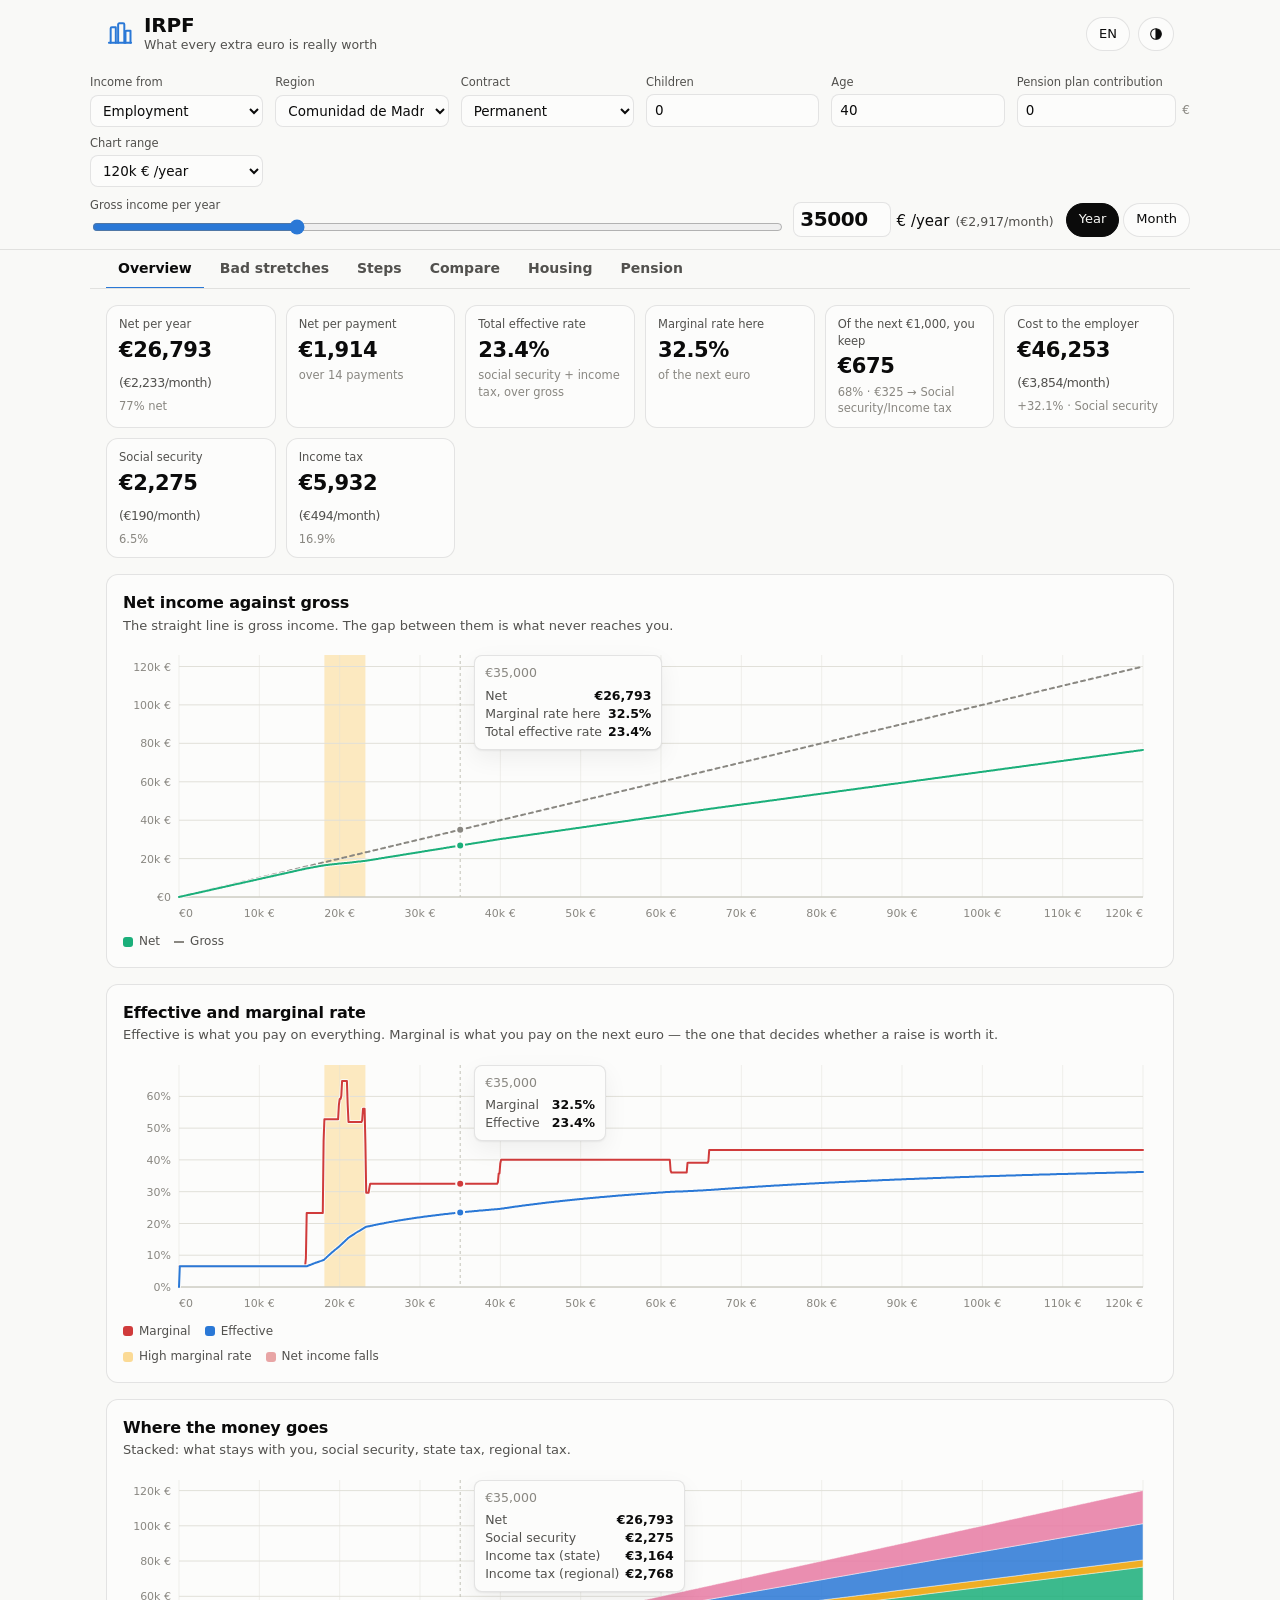
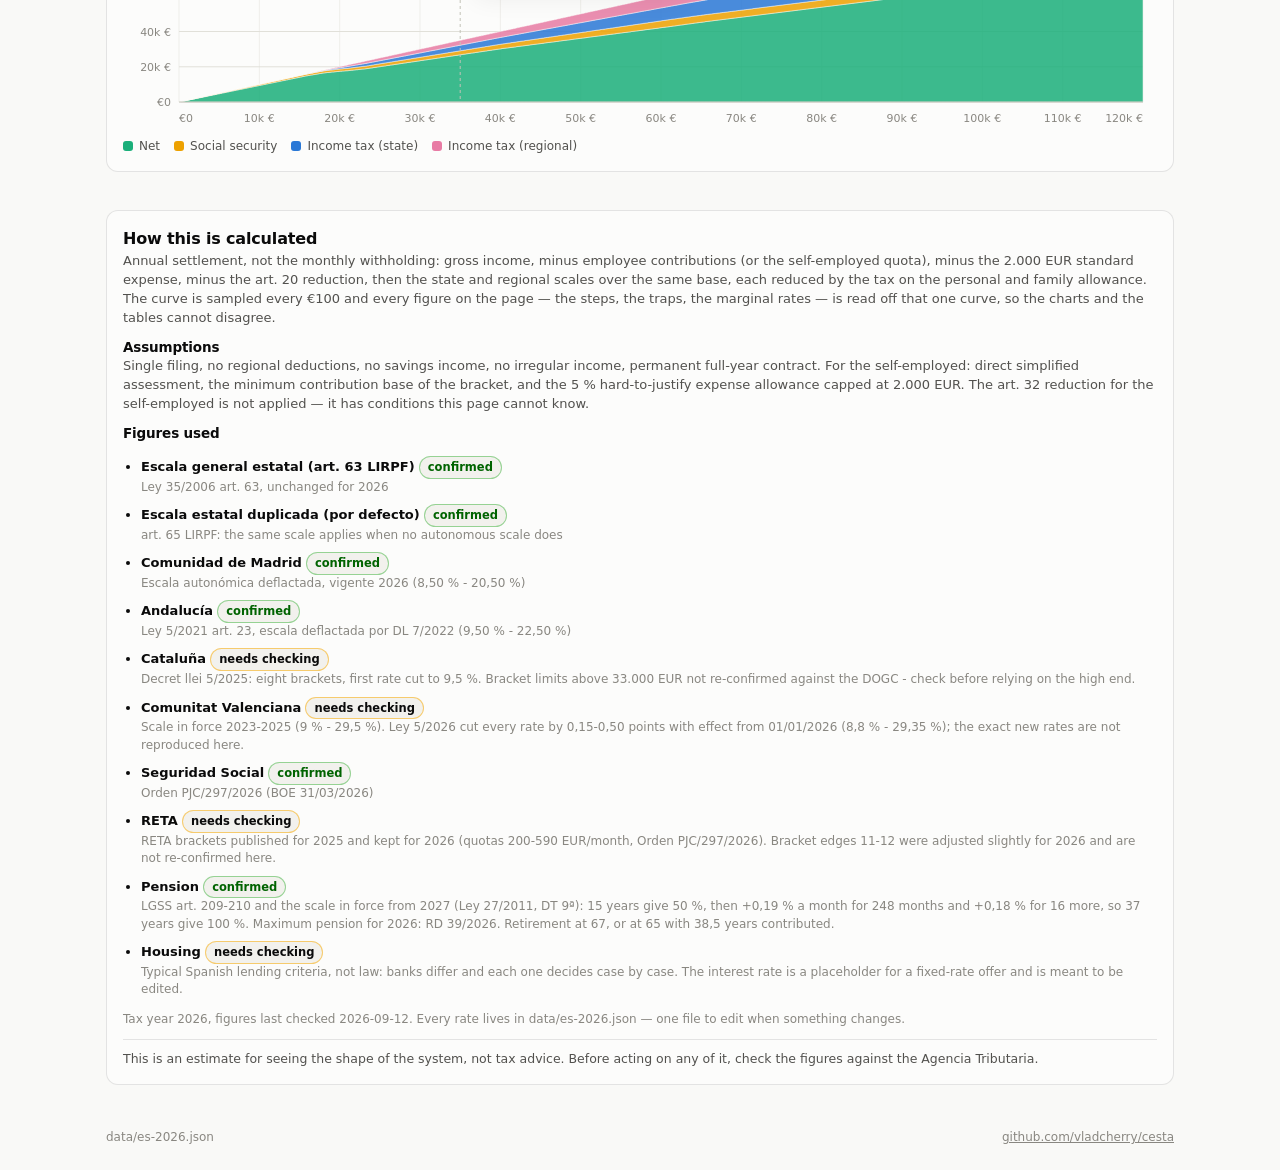
==== commit 233a945f: "Pension: what the contributions turn into A sixth tab. A slider sets the years of contributions at r" ====
--- a/index.html
+++ b/index.html
@@ -47,6 +47,7 @@
   <button type="button" role="tab" class="tab" data-view="steps" aria-selected="false"></button>
   <button type="button" role="tab" class="tab" data-view="compare" aria-selected="false"></button>
   <button type="button" role="tab" class="tab" data-view="housing" aria-selected="false"></button>
+  <button type="button" role="tab" class="tab" data-view="pension" aria-selected="false"></button>
 </nav>
 
 <main>
--- a/css/app.css
+++ b/css/app.css
@@ -356,6 +356,7 @@
 .chart .band { pointer-events: none; }
 .chart .band-spike { fill: color-mix(in srgb, var(--warning) 26%, transparent); }
 .chart .band-trap { fill: color-mix(in srgb, var(--critical) 30%, transparent); }
+.chart .band-flat { fill: color-mix(in srgb, var(--muted) 16%, transparent); }
 .chart .mark-line { stroke: var(--baseline); stroke-width: 1; stroke-dasharray: 2 3; }
 .chart .mark-label { font-size: 10px; fill: var(--muted); }
 .chart .area { stroke: var(--surface-1); stroke-width: 0.5; }
@@ -366,6 +367,12 @@
 .legend .swatch.dashed { background: transparent !important; border-top: 2px dashed var(--muted); border-radius: 0; height: 0; }
 .legend .swatch.band-spike { background: color-mix(in srgb, var(--warning) 45%, transparent); }
 .legend .swatch.band-trap { background: color-mix(in srgb, var(--critical) 45%, transparent); }
+.legend .swatch.band-flat { background: color-mix(in srgb, var(--muted) 35%, transparent); }
+
+/* The years slider sits inside the pension view, laid out like the income row. */
+.pension-years { display: flex; gap: 12px; align-items: end; flex-wrap: wrap; margin: 12px 0 14px; }
+.pension-years .grow { flex: 1 1 240px; }
+.pension-years input[type="range"] { width: 100%; accent-color: var(--series-1); }
 
 /* --- zones -------------------------------------------------------------- */
 
